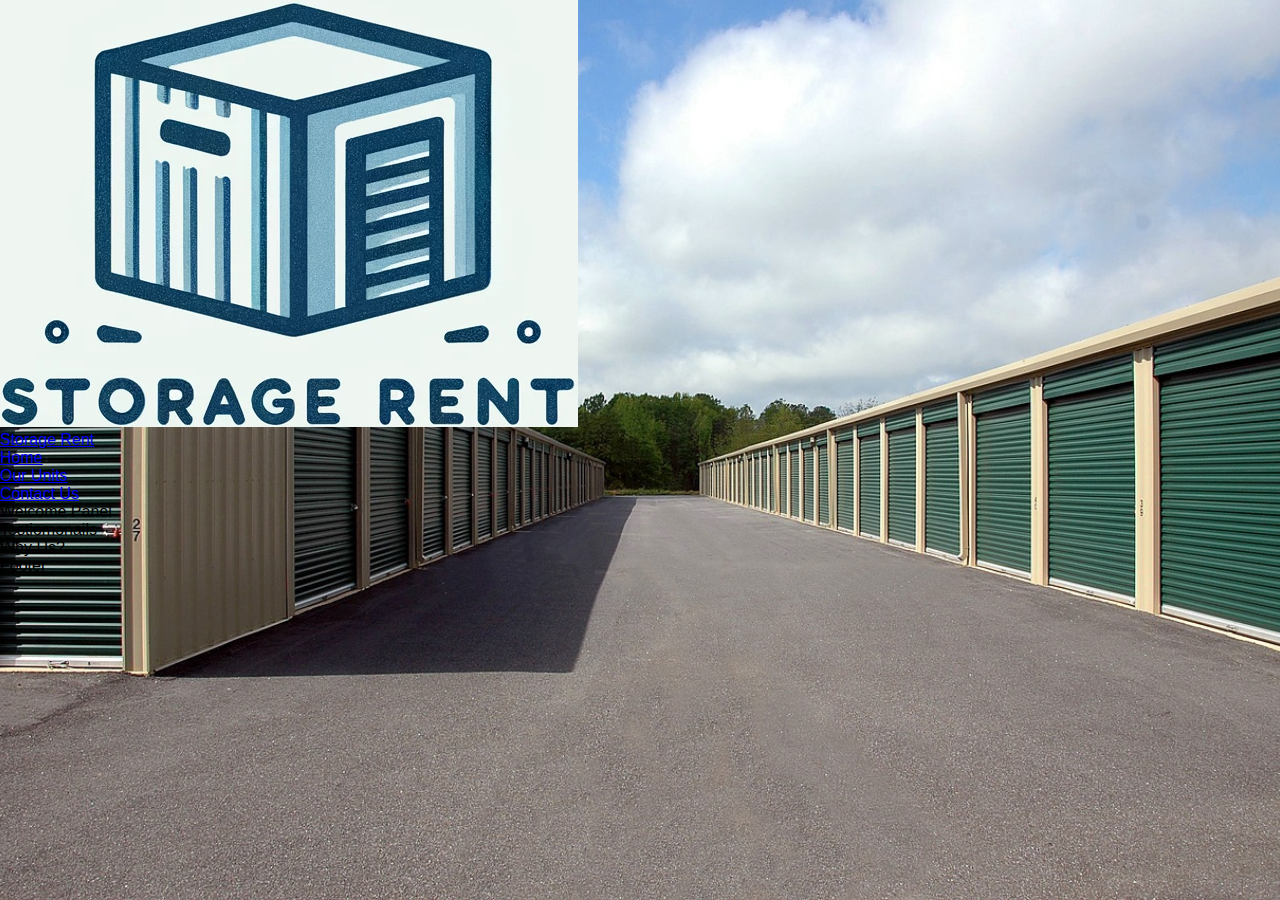
==== index.html @ af63ee41 "Added original starter files" ====
<!DOCTYPE html>
<html>
<head>
    <!-- Meta Tags -->
    <meta charset="UTF-8">
    <meta name="viewport" content="width=device-width, initial-scale=1.0">
    <meta name="title" content="Storage Facility">
    <meta name="description" content="Final Project for IFT 301">
    <!-- Styles -->
    <link rel="stylesheet" type="text/css" href="src/styles.css">
    <!-- Scripts -->
    <script src="src/main.js"></script>
    <!-- Fonts -->
    <link rel="preconnect" href="https://fonts.googleapis.com">
    <link rel="preconnect" href="https://fonts.gstatic.com" crossorigin>
    <link href="https://fonts.googleapis.com/css2?family=Poppins:ital,wght@0,100;0,200;0,300;0,400;0,500;0,600;0,700;0,800;0,900;1,100;1,200;1,300;1,400;1,500;1,600;1,700;1,800;1,900&display=swap" rel="stylesheet">
    <!-- Icons -->
    <link rel="stylesheet" href="https://fonts.googleapis.com/css2?family=Material+Symbols+Outlined:opsz,wght,FILL,GRAD@20..48,100..700,0..1,-50..200" />
    <!-- Website Tags and Titles -->
    <title>Storage Rent</title>
    <link rel="shortcut icon" href="src/favicon.png">
</head>
<body>
    <header>
        <nav>
            <ul>
                <li><img src="src/StorageRent.png" style="block-size: 20%;"></li>
                <li><a href="index.html">Storage Rent</a></li>
            </ul>
            <ul>
                <li><a href="index.html">Home</a></li>
                <li><a href="units.html">Our Units</a></li>
                <li><a href="contact.html">Contact Us</a></li>
            </ul>
        </nav>
    </header>
    <section>
        Welcome Panel
    </section>
    <section>
        Testiomonails
    </section>
    <section>
        Why Us?
    </section>
    <footer>
        Footer
    </footer>
</body>
</html>
---- src/styles.css ----
*{
    margin: 0;
    padding: 0;
}
body {
    min-height: 100vh;
    background-image: url(storage-warehouse.jpg);
    background-size: cover;
    background-repeat: no-repeat;
    background-position: center;
    font-family: 'Segoe UI', Tahoma, Geneva, Verdana, sans-serif;
    
}
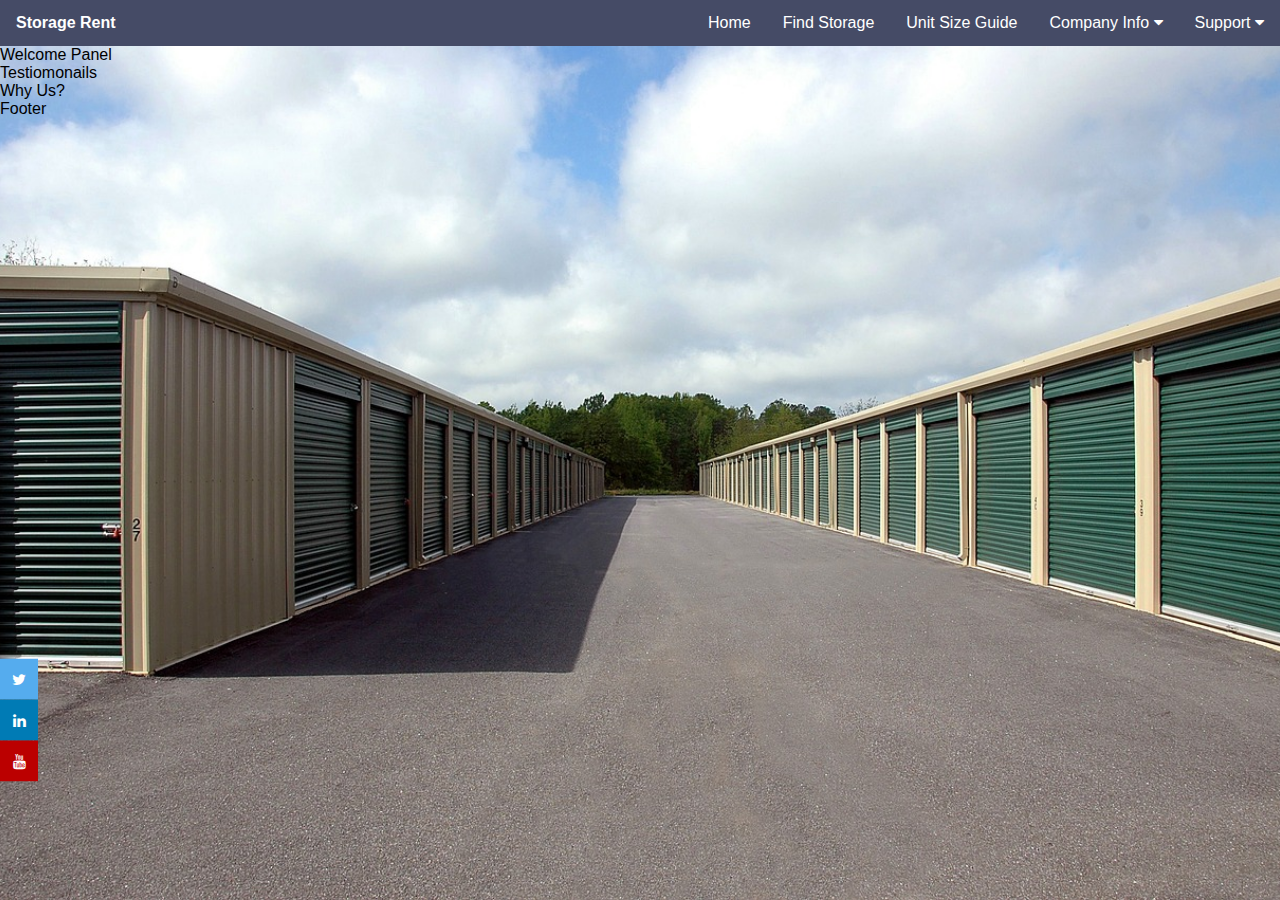
==== commit 37f33326: "Navbar" ====
--- a/index.html
+++ b/index.html
@@ -18,22 +18,52 @@
     <link rel="stylesheet" href="https://fonts.googleapis.com/css2?family=Material+Symbols+Outlined:opsz,wght,FILL,GRAD@20..48,100..700,0..1,-50..200" />
     <!-- Website Tags and Titles -->
     <title>Storage Rent</title>
-    <link rel="shortcut icon" href="src/favicon.png">
+    <link rel="shortcut icon" href="src/StorageRent.png">
+
+
+
+        <!-- Load font awesome icons -->
+        <link rel="stylesheet" href="https://cdnjs.cloudflare.com/ajax/libs/font-awesome/4.7.0/css/font-awesome.min.css">
 </head>
 <body>
     <header>
-        <nav>
-            <ul>
-                <li><img src="src/StorageRent.png" style="block-size: 20%;"></li>
-                <li><a href="index.html">Storage Rent</a></li>
-            </ul>
-            <ul>
-                <li><a href="index.html">Home</a></li>
-                <li><a href="units.html">Our Units</a></li>
-                <li><a href="contact.html">Contact Us</a></li>
-            </ul>
-        </nav>
+        <div class="navbar">
+            <div class="navbar-left">
+                <h1>Storage Rent</h1>
+            </div>
+            <div class="navbar-right">
+                <a href="#home">Home</a>
+                <a href="#news">Find Storage</a>
+                <a href="#news">Unit Size Guide</a>
+                <div class="dropdown">
+                    <button class="dropbtn">Company Info
+                        <i class="fa fa-caret-down">
+                    </i></button>
+                    <div class="dropdown-content">
+                        <a href="#">About Us</a>
+                        <a href="#">History</a>
+                        <a href="#">Values</a>
+                    </div>
+                </div> 
+                <div class="dropdown">
+                    <button class="dropbtn">Support 
+                        <i class="fa fa-caret-down"></i>
+                    </button>
+                    <div class="dropdown-content">
+                        <a href="#">Contact</a>
+                        <a href="#">FAQ</a>
+                    </div>
+                </div> 
+            </div>
+        </div>
     </header>
+
+    <!-- The social media icon bar -->
+    <div class="icon-bar">
+    <a href="#" class="twitter"><i class="fa fa-twitter"></i></a>
+    <a href="#" class="linkedin"><i class="fa fa-linkedin"></i></a>
+    <a href="#" class="youtube"><i class="fa fa-youtube"></i></a>
+    </div>
     <section>
         Welcome Panel
     </section>
--- a/src/styles.css
+++ b/src/styles.css
@@ -9,5 +9,111 @@
     background-repeat: no-repeat;
     background-position: center;
     font-family: 'Segoe UI', Tahoma, Geneva, Verdana, sans-serif;
-    
 }
+html {
+    scroll-behavior: smooth;
+}
+.navbar {
+    overflow: hidden;
+    background-color: #454B66;
+}
+.navbar a, h1 {
+    float: left;
+    font-size: 16px;
+    color: white;
+    text-align: center;
+    padding: 14px 16px;
+    text-decoration: none;
+}
+.navbar h1 {
+    font-weight: 700;
+    font-size: 16px;
+}
+.navbar-left {
+    float: left;
+}
+.navbar-right {
+    float: right;
+}
+.dropdown {
+    float: left;
+    overflow: hidden;
+}
+.dropdown .dropbtn {
+    font-size: 16px;  
+    border: none;
+    outline: none;
+    color: white;
+    padding: 14px 16px;
+    background-color: inherit;
+    font-family: inherit;
+    margin: 0;
+}
+.navbar a:hover, .dropdown:hover .dropbtn {
+    background-color: #9CA3DB;
+}
+.dropdown-content {
+    display: none;
+    position: absolute;
+    background-color: #454B66;
+    box-shadow: 0px 8px 16px 0px rgba(0,0,0,0.2);
+    z-index: 1;
+}
+.dropdown-content a {
+    float: none;
+    color: white;
+    padding: 12px 12px;
+    text-decoration: none;
+    display: block;
+    text-align: right;
+    right: 0;
+}
+.dropdown-content a:hover {
+    background-color: #9CA3DB;
+}
+.dropdown:hover .dropdown-content {
+    display: block;
+}
+
+.sticky {
+    position: fixed;
+    top: 0;
+    width: 100%;
+}
+
+/* Fixed/sticky icon bar (vertically aligned 50% from the top of the screen) */
+.icon-bar {
+    position: fixed;
+    top: 80%;
+    -webkit-transform: translateY(-50%);
+    -ms-transform: translateY(-50%);
+    transform: translateY(-50%);
+}
+  
+  /* Style the icon bar links */
+  .icon-bar a {
+    display: block;
+    text-align: center;
+    padding: 12px;
+    transition: all 0.3s ease;
+    color: white;
+    font-size: 15px;
+  }
+
+.icon-bar a:hover {
+    background-color: #000;
+}
+.twitter {
+    background: #55ACEE;
+    color: white;
+}
+  
+  .linkedin {
+    background: #007bb5;
+    color: white;
+  }
+  
+  .youtube {
+    background: #bb0000;
+    color: white;
+  }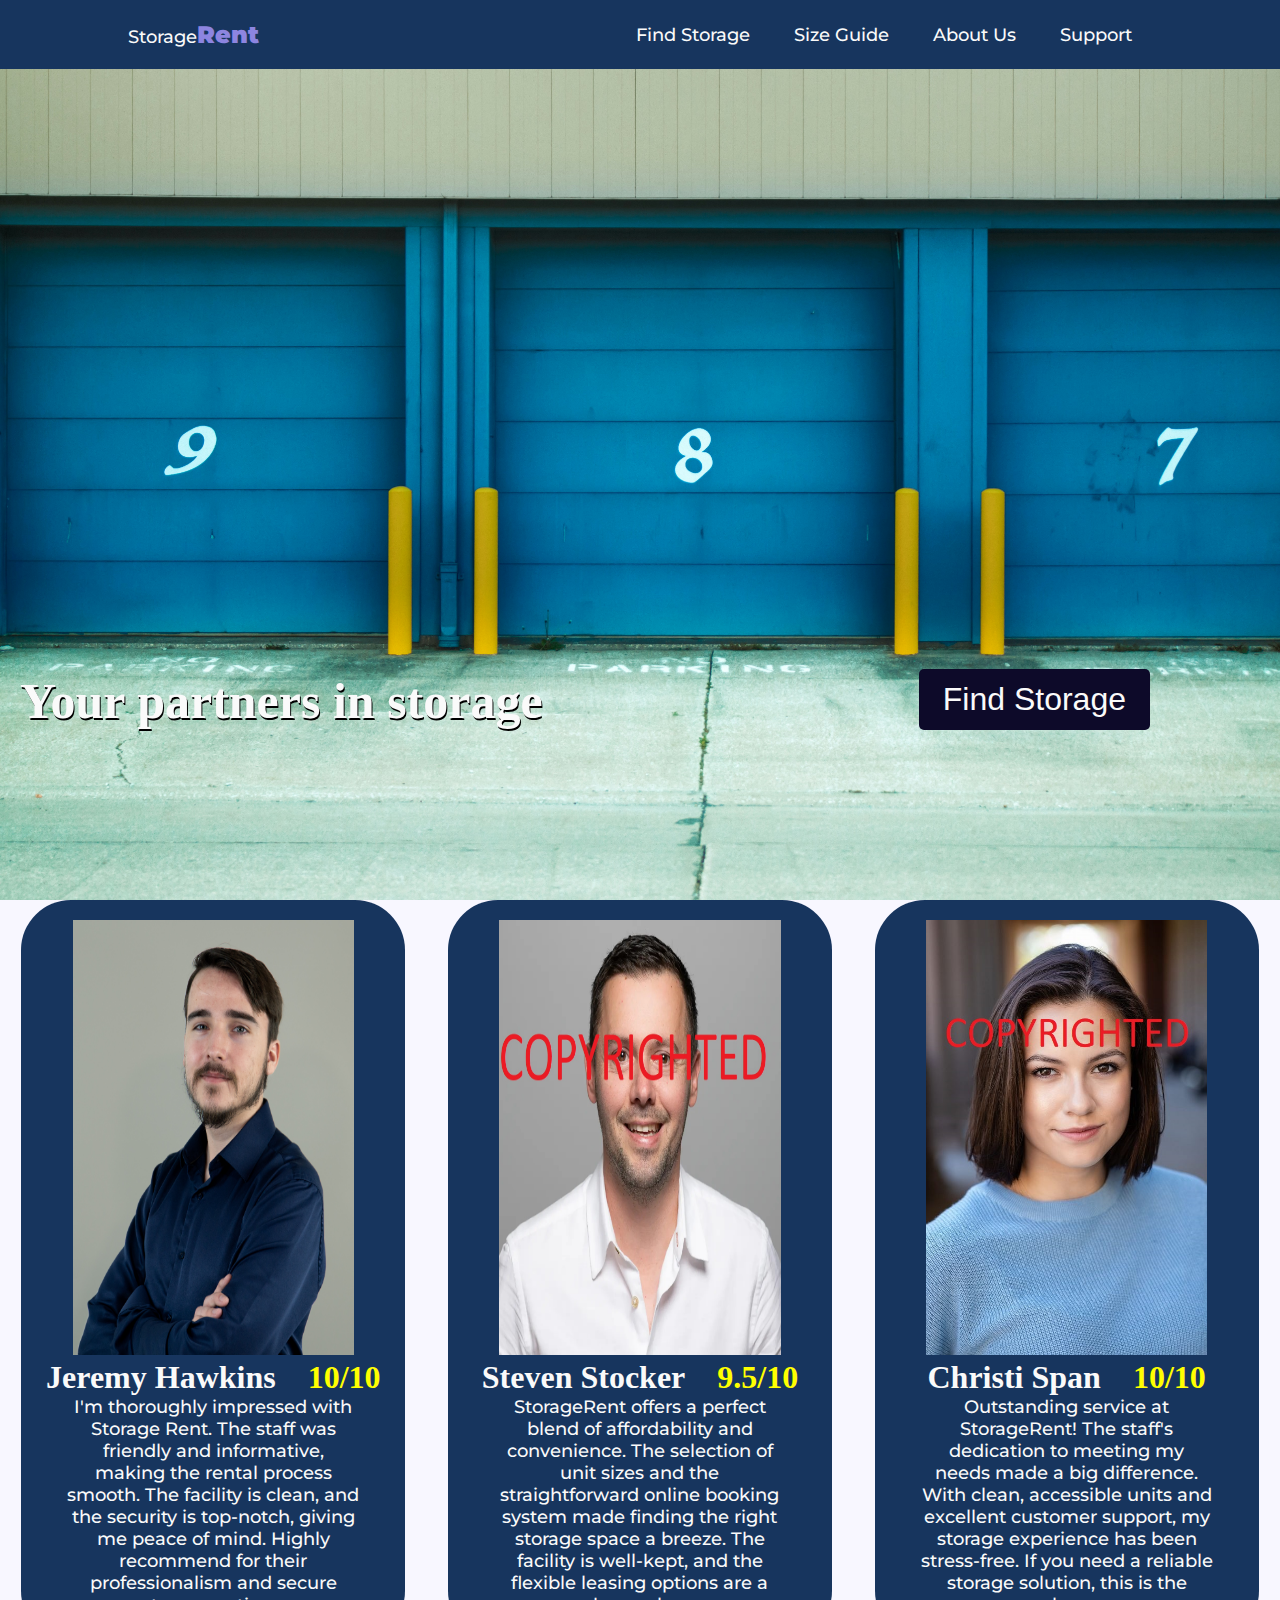
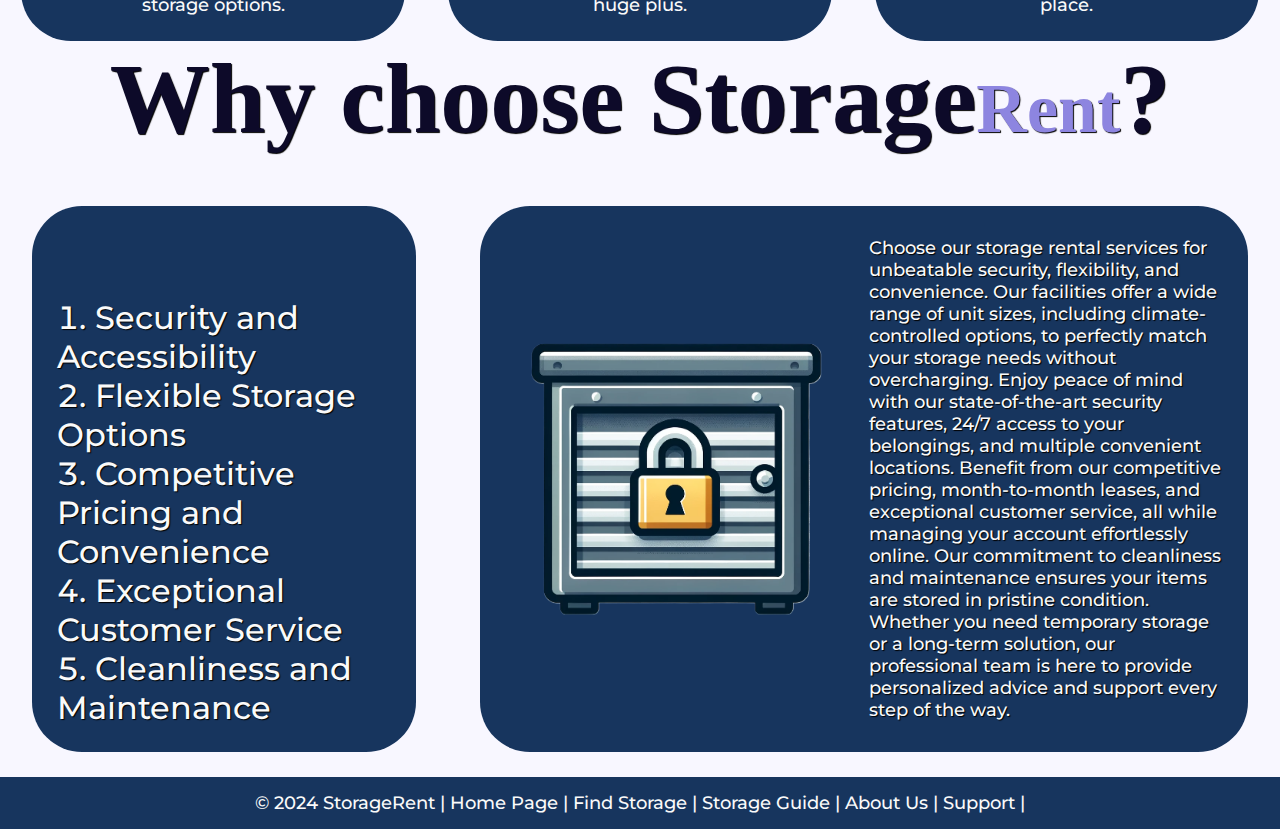
==== commit 0a9dd5c6: "Add files via upload" ====
--- a/index.html
+++ b/index.html
@@ -1,80 +1,102 @@
 <!DOCTYPE html>
-<html>
+<html lang="en">
 <head>
-    <!-- Meta Tags -->
+    <!-- Meta -->
     <meta charset="UTF-8">
     <meta name="viewport" content="width=device-width, initial-scale=1.0">
-    <meta name="title" content="Storage Facility">
-    <meta name="description" content="Final Project for IFT 301">
+    <meta name="description" content="">
+    <!-- Doc Titles -->
+    <title>Storage Rent</title>
+    <link rel="icon" type="image/x-icon" href="src/Logo.png">
     <!-- Styles -->
-    <link rel="stylesheet" type="text/css" href="src/styles.css">
-    <!-- Scripts -->
-    <script src="src/main.js"></script>
-    <!-- Fonts -->
-    <link rel="preconnect" href="https://fonts.googleapis.com">
-    <link rel="preconnect" href="https://fonts.gstatic.com" crossorigin>
-    <link href="https://fonts.googleapis.com/css2?family=Poppins:ital,wght@0,100;0,200;0,300;0,400;0,500;0,600;0,700;0,800;0,900;1,100;1,200;1,300;1,400;1,500;1,600;1,700;1,800;1,900&display=swap" rel="stylesheet">
-    <!-- Icons -->
-    <link rel="stylesheet" href="https://fonts.googleapis.com/css2?family=Material+Symbols+Outlined:opsz,wght,FILL,GRAD@20..48,100..700,0..1,-50..200" />
-    <!-- Website Tags and Titles -->
-    <title>Storage Rent</title>
-    <link rel="shortcut icon" href="src/StorageRent.png">
-
-
-
-        <!-- Load font awesome icons -->
-        <link rel="stylesheet" href="https://cdnjs.cloudflare.com/ajax/libs/font-awesome/4.7.0/css/font-awesome.min.css">
+    <link rel="stylesheet" href="src/styles.css">
 </head>
 <body>
+    <!-- Navbar -->
     <header>
-        <div class="navbar">
-            <div class="navbar-left">
-                <h1>Storage Rent</h1>
+        <div class="logo">
+            <a href="index.html">Storage<span style="color: #8d85e0; font-weight: 900; font-size: x-large;">Rent</span></a>
+        </div>
+        <nav>
+            <ul class="nav-links">
+                <li><a href="storage.html">Find Storage</a></li>
+                <li><a href="guide.html">Size Guide</a></li>
+                <li>
+                    <a href="company.html">About Us</a>
+                    <ul class="sub-link">
+                        <li style="padding-top: 20px; margin-top: -10px;"><a href="company.html">Company Info</a></li>
+                        <li style="border-bottom-left-radius:15px; border-bottom-right-radius: 15px;"><a href="values.html">Values</a></li>
+                    </ul>
+                </li>
+                <li>
+                    <a href="contact.html">Support</a>
+                    <ul class="sub-link">
+                        <li style="padding-top: 20px; margin-top: -10px;"><a href="contact.html">Contact Us</a></li>
+                        <li style="border-bottom-left-radius:15px; border-bottom-right-radius: 15px;"><a href="faq.html">FAQ</a></li>
+                    </ul>
+                </li>
+            </ul>
+        </nav>
+    </header>
+    <!-- Welcome Banner -->
+    <section class="welcome">
+        <div>
+            <h1>Your partners in storage</h1>
+        </div>
+        <div>
+            <a href="storage.html"><button>Find Storage</button></a>
+        </div>
+    </section>
+    <!-- Reviews -->
+    <section class="reviews">
+        <div class="review">
+            <img src="src/Headshot1.jpg" alt="Headshot of customer one.">
+            <h1>Jeremy Hawkins&emsp;<span>10/10</span></h1>
+            <p>I'm thoroughly impressed with Storage Rent. The staff was friendly and informative, making the rental process smooth. The facility is clean, and the security is top-notch, giving me peace of mind. Highly recommend for their professionalism and secure storage options.</p>
+        </div>
+        <div class="review">
+            <img src="src/Headshot2.jpg" alt="Headshot of customer two.">
+            <h1>Steven Stocker&emsp;<span>9.5/10</span></h1>
+            <p>StorageRent offers a perfect blend of affordability and convenience. The selection of unit sizes and the straightforward online booking system made finding the right storage space a breeze. The facility is well-kept, and the flexible leasing options are a huge plus.</p>
+        </div>
+        <div class="review">
+            <img src="src/Headshot3.jpg" alt="Headshot of customer three.">
+            <h1>Christi Span&emsp;<span>10/10</span></h1>
+            <p>Outstanding service at StorageRent! The staff's dedication to meeting my needs made a big difference. With clean, accessible units and excellent customer support, my storage experience has been stress-free. If you need a reliable storage solution, this is the place.</p>
+        </div>
+    </section>
+    <!-- Why Us -->
+    <section class="why-us">
+        <div class="why-us-header">
+            <h1>Why choose Storage<span style="color: #8d85e0; font-weight: 900; font-size: 70px;">Rent</span>?</h1>
+        </div>
+        <div class="testimonial-container">
+            <div class="testimonial" style="text-align: center;">
+                <ol style="text-align: left;">
+                    <li>Security and Accessibility</li>
+                    <li>Flexible Storage Options</li>
+                    <li>Competitive Pricing and Convenience</li>
+                    <li>Exceptional Customer Service</li>
+                    <li>Cleanliness and Maintenance</li>
+                </ol>
             </div>
-            <div class="navbar-right">
-                <a href="#home">Home</a>
-                <a href="#news">Find Storage</a>
-                <a href="#news">Unit Size Guide</a>
-                <div class="dropdown">
-                    <button class="dropbtn">Company Info
-                        <i class="fa fa-caret-down">
-                    </i></button>
-                    <div class="dropdown-content">
-                        <a href="#">About Us</a>
-                        <a href="#">History</a>
-                        <a href="#">Values</a>
-                    </div>
-                </div> 
-                <div class="dropdown">
-                    <button class="dropbtn">Support 
-                        <i class="fa fa-caret-down"></i>
-                    </button>
-                    <div class="dropdown-content">
-                        <a href="#">Contact</a>
-                        <a href="#">FAQ</a>
-                    </div>
-                </div> 
+            <div style="width: 60%; display: flex; padding: 5px;" class="testimonial">
+                <div>
+                    <img src="src/Logo.png" alt="Logo of StorageRent">
+                </div>
+                <div>
+                    <p style="text-align: left; padding-right: 20px;">Choose our storage rental services for unbeatable security, flexibility, and convenience. Our facilities offer a wide range of unit sizes, including climate-controlled options, to perfectly match your storage needs without overcharging. Enjoy peace of mind with our state-of-the-art security features, 24/7 access to your belongings, and multiple convenient locations. Benefit from our competitive pricing, month-to-month leases, and exceptional customer service, all while managing your account effortlessly online. Our commitment to cleanliness and maintenance ensures your items are stored in pristine condition. Whether you need temporary storage or a long-term solution, our professional team is here to provide personalized advice and support every step of the way.</p>
+                </div>
             </div>
         </div>
-    </header>
-
-    <!-- The social media icon bar -->
-    <div class="icon-bar">
-    <a href="#" class="twitter"><i class="fa fa-twitter"></i></a>
-    <a href="#" class="linkedin"><i class="fa fa-linkedin"></i></a>
-    <a href="#" class="youtube"><i class="fa fa-youtube"></i></a>
-    </div>
-    <section>
-        Welcome Panel
     </section>
-    <section>
-        Testiomonails
-    </section>
-    <section>
-        Why Us?
-    </section>
+    <!-- Scroll Button -->
+    <button id="scrollBtn" title="Go to top">↑</button>
+    <!-- Footer -->
     <footer>
-        Footer
+        <p>&copy; 2024 StorageRent  |  <a href="index.html" >Home Page  | </a><a href="storage.html">Find Storage  | </a><a href="guide.html">Storage Guide  | </a><a href="company.html"> About Us  | </a><a href="contact.html">Support  |</a></p>
     </footer>
+    <!-- JavaScript -->
+    <script src="src/app.js"></script>
 </body>
-</html>
+</html>--- a/src/styles.css
+++ b/src/styles.css
@@ -1,119 +1,574 @@
-*{
+/* Imports */
+@import url('https://fonts.googleapis.com/css2?family=Montserrat:wght@500&display=swap');
+/* Universal Styles */
+* {
+    box-sizing: border-box;
     margin: 0;
     padding: 0;
 }
-body {
+html {
+    background-color: #e6e6e6;
+}
+li, a, p{
+    font-family: "Montserrat", sans-serif;
+    font-weight: 500;
+    font-size: large;
+    color: #fafafa;
+    text-decoration: none;
+}
+/* Footer Styles */
+footer {
+    background-color: #17355e;
+    text-align: center;
+    padding: 15px;
+}
+footer a:hover {
+    color: #8d85e0;
+}
+footer a {
+    transition: all 0.3s ease 0s;
+}
+/* Scrollbar Styles */
+::-webkit-scrollbar {
+    background-color: #33333321;
+}
+::-webkit-scrollbar-track {
+    background-color: #64646421;
+    border-radius: 100vh;
+}
+::-webkit-scrollbar-thumb {
+    background-color: #868686;
+    border-radius: 100vh;
+}
+::-webkit-scrollbar-thumb:hover {
+    background: rgb(0, 0, 0);
+}
+/* Scroll To Top Styles */
+#scrollBtn {
+    display: none;
+    position: fixed;
+    bottom: 20px;
+    right: 30px;
+    z-index: 99;
+    border: none;
+    background-color: #8d85e0;
+    cursor: pointer;
+    padding: 15px;
+    border-radius: 10px;
+    color: #fafafa;
+}
+#scrollBtn:hover {
+    background-color: #555;
+}
+/* Nav Styles */
+header {
+    display: flex;
+    justify-content: flex-end;
+    align-items: center;
+    padding: 20px 10%;
+    background-color: #17355e;
+    width: 100%;
+    position: fixed;
+    z-index: 999;
+}
+.logo {
+    cursor: pointer;
+    margin-right: auto;
+}
+.logo img {
+    width: 50px;
+
+}
+.nav-links {
+    list-style: none;
+}
+.nav-links li {
+    display: inline-block;
+    padding: 0px 20px;
+    position: relative;
+}
+.nav-links li a {
+    transition: all 0.3s ease 0s;
+}
+.nav-links li a:hover {
+    color: #8d85e0;
+}
+ul.sub-link {
+    position: absolute;
+    list-style-type: none;
+    margin-left: -43px;
+    padding-top: 10px;
+    padding-bottom: 100%;
+    display:none;
+    width: 169px;
+    border-radius: 50%;
+}
+ul.sub-link li {
+    align-content: center;
+    background-color: #17355e;
+    padding: 15px;
+    text-align: center;
+}
+.nav-links li:hover .sub-link {
+    display: grid;
+}
+/* Index Styles */
+section {
     min-height: 100vh;
-    background-image: url(storage-warehouse.jpg);
+}
+section.welcome {
+    background-image: url("welcome.png");
+    background-size:cover;
+    display: flex;
+    flex-direction: row;
+    justify-content: space-between;
+}
+section.welcome div {
+    margin-top: auto;
+}
+section.welcome h1 {
+    margin: 170px 20px;
+    color: #fafafa;
+    font-size: 50px;
+    text-shadow: 1px 2px 0px black;
+}
+section.welcome button {
+    margin: 170px 130px;
+    font-size: xx-large;
+    border: 4px;
+    padding: 12px 24px;
+    border-radius: 5px;
+    cursor: pointer;
+    background-color: #0d0a29;
+    color: #fafafa;
+}
+section.welcome button:hover {
+    background-color: #8d85e0;
+    color: black;
+}
+section.reviews {
+    background-color: #f8f7ff;
+    display: flex;
+    justify-content: center;
+    min-height: 80vh;
+}
+.review {
+    margin: auto;
+    background-color: #17355e;
+    border-radius: 50px;
+    text-align: center;
+    color: #fafafa;
+    width: 30%;
+    padding: 5px;
+}
+.review img {
+    width: 22vw;
+    padding-top: 15px;
+    height: 50vh;
+}
+.review span {
+    color: yellow;
+}
+.review p {
+    margin: 0;
+    margin-left: 40px;
+    margin-right: 40px;
+    margin-bottom: 20px;
+}
+section.why-us {
+    background-color: #f8f7ff;
+    color: #0d0a29;
+    text-shadow: 1px 1px 1px black;
+    min-height: 50vh;
+}
+.why-us-header {
+    text-align: center;
+    font-size: 50px;
+}
+.testimonial-container {
+    margin-top: 50px;
+    display: flex;
+    justify-content: center;
+    min-height: 20vh;
+    padding-bottom: 25px;
+}
+.testimonial{
+    margin-left: auto;
+    margin-right: auto;
+    background-color: #17355e;
+    border-radius: 50px;
+    text-align: center;
+    color: #fafafa;
+    width: 30%;
+    padding: 25px;
+}
+.testimonial div {
+    display: block;
+    margin: auto;
+}
+.testimonial img {
+    width: 30vw;
+    height: 30vw;
+}
+.testimonial ol {
+    display: table;
+    list-style-position: inside;
+    margin-top: 20%;
+}
+.testimonial ol li {
+    font-size: xx-large;
+    
+}
+/* FAQ Styles */
+.faq {
+    padding-top: 69px;
+    background-color: #f8f7ff;
+    height: fit-content;
+    padding-bottom: 60px;
+}
+.faq-header {
+    font-size: 60px;
+    background-image: url(welcome.png);
     background-size: cover;
-    background-repeat: no-repeat;
-    background-position: center;
-    font-family: 'Segoe UI', Tahoma, Geneva, Verdana, sans-serif;
-}
-html {
-    scroll-behavior: smooth;
-}
-.navbar {
-    overflow: hidden;
-    background-color: #454B66;
-}
-.navbar a, h1 {
-    float: left;
-    font-size: 16px;
+    padding: 20px;
+    padding-left: 100px;
+}
+.faq-body {
+    padding-top: 75px;
+    margin-left: 10%;
+    margin-right: 10%;
+}
+.faq-body h2{
+    color: #0d0a29;
+    font-size: 40px;
+}
+.faq-body p{
+    color: #0d0a29;
+    font-size: 25px;
+    padding-bottom: 35px;
+    padding-left: 10px;
+}
+.faq-item {
+    border-radius: 25px;
+}
+.faq-item:hover {
+    background-color: #17355e2e;
+}
+/* Size Guide Styles */
+.guide {
+    padding-top: 69px;
+    background-color: #f8f7ff;
+    height: fit-content;
+    padding-bottom: 60px;
+}
+.guide-header {
+    font-size: 60px;
+    background-image: url(welcome.png);
+    background-size: cover;
+    padding: 20px;
+    padding-left: 100px;
+}
+.guide-body {
+    padding-top: 75px;
+    margin-left: 10%;
+    margin-right: 10%;
+}
+.guide-body li {
+    color: black;
+    margin-left: 50px;
+    padding-bottom: 5px;
+}
+.guide-body ul {
+    padding-top: 20px;
+    padding-bottom: 20px;
+}
+.guide-body h2{
+    color: #0d0a29;
+    font-size: 40px;
+}
+.guide-body p{
+    color: #0d0a29;
+    font-size: 25px;
+    padding-bottom: 5px;
+    padding-left: 10px;
+}
+.guide-item {
+    border-radius: 25px;
+    padding: 10px;
+}
+.guide-body .guide-item:hover {
+    background-color: #17355e2e;
+}
+/* Contact Styles */
+.contact {
+    padding-top: 69px;
+    background-color: #f8f7ff;
+    height: fit-content;
+    padding-bottom: 60px;
+}
+.contact-form-container {
+    background-color: #ffffff;
+    max-width: 600px;
+    margin: 0 auto;
+    margin-top: 40px;
+    padding: 20px;
+    border-radius: 15px;
+}
+.contact-header {
+    font-size: 60px;
+    background-image: url(welcome.png);
+    background-size: cover;
+    padding: 20px;
+    padding-left: 100px;
+}
+label {
+    font-weight: bold;
+    color: #000000;
+}
+input[type="text"],input[type="email"],input[type="tel"],select,textarea {
+    width: 100%;
+    padding: 10px;
+    margin: 8px 0 20px;
+    border: 1px solid #363d43;
+    border-radius: 10px;
+    box-sizing: border-box;
+}
+#ticket-btn {
+    width: 100%;
+    background-color: #17355e;
     color: white;
-    text-align: center;
-    padding: 14px 16px;
-    text-decoration: none;
-}
-.navbar h1 {
-    font-weight: 700;
-    font-size: 16px;
-}
-.navbar-left {
-    float: left;
-}
-.navbar-right {
-    float: right;
-}
-.dropdown {
-    float: left;
-    overflow: hidden;
-}
-.dropdown .dropbtn {
-    font-size: 16px;  
+    padding: 14px 20px;
+    margin: 8px 0;
     border: none;
-    outline: none;
-    color: white;
-    padding: 14px 16px;
-    background-color: inherit;
-    font-family: inherit;
-    margin: 0;
-}
-.navbar a:hover, .dropdown:hover .dropbtn {
-    background-color: #9CA3DB;
-}
-.dropdown-content {
-    display: none;
+    border-radius: 15px;
+    cursor: pointer;
+}
+#ticket-btn:hover {
+    background-color: #8d85e0;
+}
+form span {
+    color: red;
+}
+.ticket-container {
+    display: grid;
+    grid-template-columns: repeat(3, 1fr);
+    grid-gap: 10px;
+    padding: 10px;
+    min-height: auto;
+}
+.ticket-item {
+    background-color: rgba(255, 255, 255, 0.8);
+    border: 2px solid rgba(0, 0, 0, 0.8);
+    padding: 20px;
+    font-size: 30px;
+    text-align: center;
+    overflow-wrap: break-word;
+    max-width: 32vw;
+    position: relative;
+}
+.ticket-item p, .ticket-item h3 {
+    color: black;
+}
+.ticket-item h3 {
+    text-transform: uppercase;
+}
+.ticket-item span {
     position: absolute;
-    background-color: #454B66;
-    box-shadow: 0px 8px 16px 0px rgba(0,0,0,0.2);
-    z-index: 1;
-}
-.dropdown-content a {
-    float: none;
-    color: white;
-    padding: 12px 12px;
-    text-decoration: none;
+    top: 0;
+    right: 0;
+    padding: 10px;
+    padding-top: 5px;
+    border-radius: 60%;
+}
+.ticket-item span:hover {
+    background-color: red;
+}
+/* Company Styles */
+.company {
+    padding-top: 69px;
+    background-color: #f8f7ff;
+    height: fit-content;
+    padding-bottom: 60px;
+}
+.company-header {
+    font-size: 60px;
+    background-image: url(welcome.png);
+    background-size: cover;
+    padding: 20px;
+    padding-left: 100px;
+}
+.company-body {
+    padding-top: 75px;
+    margin-left: 10%;
+    margin-right: 10%;
+}
+.company-body h1{
+    color: #0d0a29;
+    font-size: 40px;
+    text-align: center;
+}
+.company-body h2{
+    text-align: center;
+}
+.company-body p{
+    color: #0d0a29;
+    font-size: 25px;
+    padding-top: 5px;
+    padding-bottom: 5px;
+    padding-left: 10px;
+    text-indent: 20px;
+}
+.company-item {
+    padding: 10px;
+    border-radius: 25px;
+    display: grid;
+    grid-template-columns: 1fr 1fr;
+}
+.company button {
+    font-size: xx-large;
+    padding: 10px;
+    border: 4px;
+    border-radius: 5px;
+    cursor: pointer;
+    background-color: #17355e;
+    color: #fafafa;
+    margin-top: 20px;
+    margin-bottom: 20px;
+}
+.company button:hover {
+    background-color: #8d85e0;
+    color: #ffffff;
+}
+/* Values Styles */
+.values {
+    padding-top: 69px;
+    background-color: #f8f7ff;
+    height: fit-content;
+    padding-bottom: 60px;
+}
+.values-header {
+    font-size: 60px;
+    background-image: url(welcome.png);
+    background-size: cover;
+    padding: 20px;
+    padding-left: 100px;
+}
+.values-body {
+    padding-top: 75px;
+    margin-left: 10%;
+    margin-right: 10%;
+}
+.values-body li {
+    color: black;
+    margin-left: 50px;
+    padding-bottom: 5px;
+}
+.values-body ul {
+    padding-top: 20px;
+    padding-bottom: 20px;
+}
+.values-body h1{
+    color: #0d0a29;
+    font-size: 40px;
+}
+.values-body p{
+    color: #0d0a29;
+    font-size: 25px;
+    padding-top: 5px;
+    padding-bottom: 5px;
+    padding-left: 10px;
+}
+.values-item {
+    padding: 10px;
+    border-radius: 25px;
+}
+/* Storage Styles */
+.storage-header {
+    height: 93vh;
+    background-image: url("map.png");
+    background-size: cover;
+}
+@keyframes bounce {
+    0%, 20%, 50%, 80%, 100% {
+      transform: translateY(0);
+    }
+    40% {
+      transform: translateY(-30px);
+    }
+    60% {
+      transform: translateY(-15px);
+    }
+}
+.storage-header h1 {
+    text-shadow: 2px 2px 2px #ffffff;
+    font-size: 70px;
+    animation: bounce 2s ease-in-out infinite;
+    padding-top: 75vh;
+    text-align: center;
+}
+.storage-container {
+    display: grid;
+    grid-template-columns: repeat(3, 1fr);
+    grid-gap: 10px;
+    padding: 10px;
+    min-height: auto;
+}
+.storage-unit {
+    background-color: rgba(255, 255, 255, 0.8);
+    border: 2px solid rgba(0, 0, 0, 0.8);
+    padding: 20px;
+    font-size: 30px;
+    text-align: center;
+    overflow-wrap: break-word;
+    max-width: 32vw;
+    position: relative;
+}
+.storage {
+    padding-top: 69px;
+    background-color: #f8f7ff;
+    height: fit-content;
+    padding-bottom: 60px;
+}
+.storage-body {
+    padding-top: 75px;
     display: block;
-    text-align: right;
-    right: 0;
-}
-.dropdown-content a:hover {
-    background-color: #9CA3DB;
-}
-.dropdown:hover .dropdown-content {
-    display: block;
-}
-
-.sticky {
-    position: fixed;
-    top: 0;
-    width: 100%;
-}
-
-/* Fixed/sticky icon bar (vertically aligned 50% from the top of the screen) */
-.icon-bar {
-    position: fixed;
-    top: 80%;
-    -webkit-transform: translateY(-50%);
-    -ms-transform: translateY(-50%);
-    transform: translateY(-50%);
-}
-  
-  /* Style the icon bar links */
-  .icon-bar a {
-    display: block;
-    text-align: center;
-    padding: 12px;
-    transition: all 0.3s ease;
-    color: white;
-    font-size: 15px;
-  }
-
-.icon-bar a:hover {
-    background-color: #000;
-}
-.twitter {
-    background: #55ACEE;
-    color: white;
-}
-  
-  .linkedin {
-    background: #007bb5;
-    color: white;
-  }
-  
-  .youtube {
-    background: #bb0000;
-    color: white;
-  }+}
+.storage-body img {
+    width: 25vw;
+    border-radius: 40px;
+    margin-bottom: 20px;
+}
+.storage-body h1{
+    color: #0d0a29;
+    font-size: 40px;
+    text-align: center;
+    background-color: #8d85e064;
+    margin-left: 20%;
+    margin-right: 20%;
+    border-radius: 25px;
+}
+.storage-body h2{
+    font-size: x-large;
+    text-align: left;
+    padding-top: 20px;
+}
+.storage-unit {
+    display: flex;
+    flex-direction: column;
+    align-items: center;
+    text-align: center;
+    border: none;
+    border-radius: 50px;
+}
+.storage-unit button {
+    font-size: xx-large;
+    padding: 12px 24px;
+    border-radius: 5px;
+    cursor: pointer;
+    background-color: #0d0a29;
+    color: #fafafa;
+}
+.storage-unit button:hover {
+    background-color: #8d85e0;
+    color: black;
+}